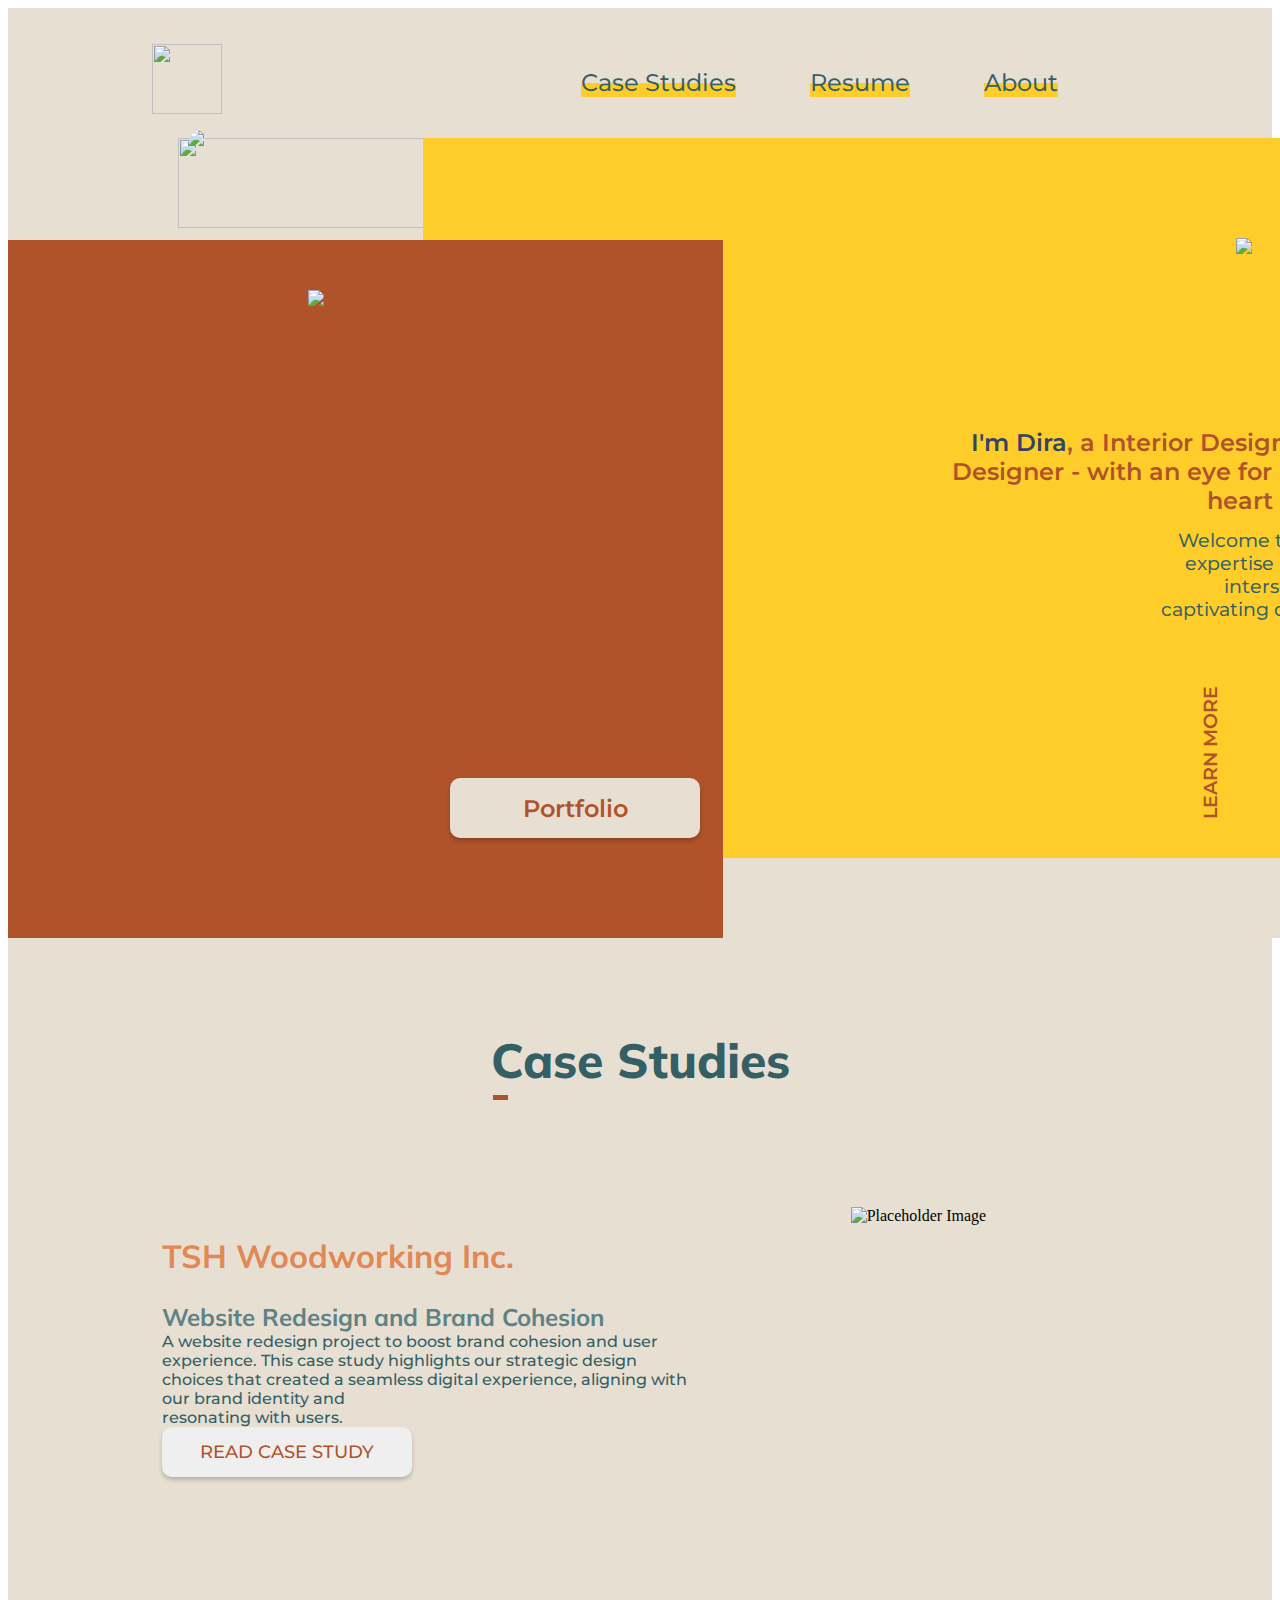
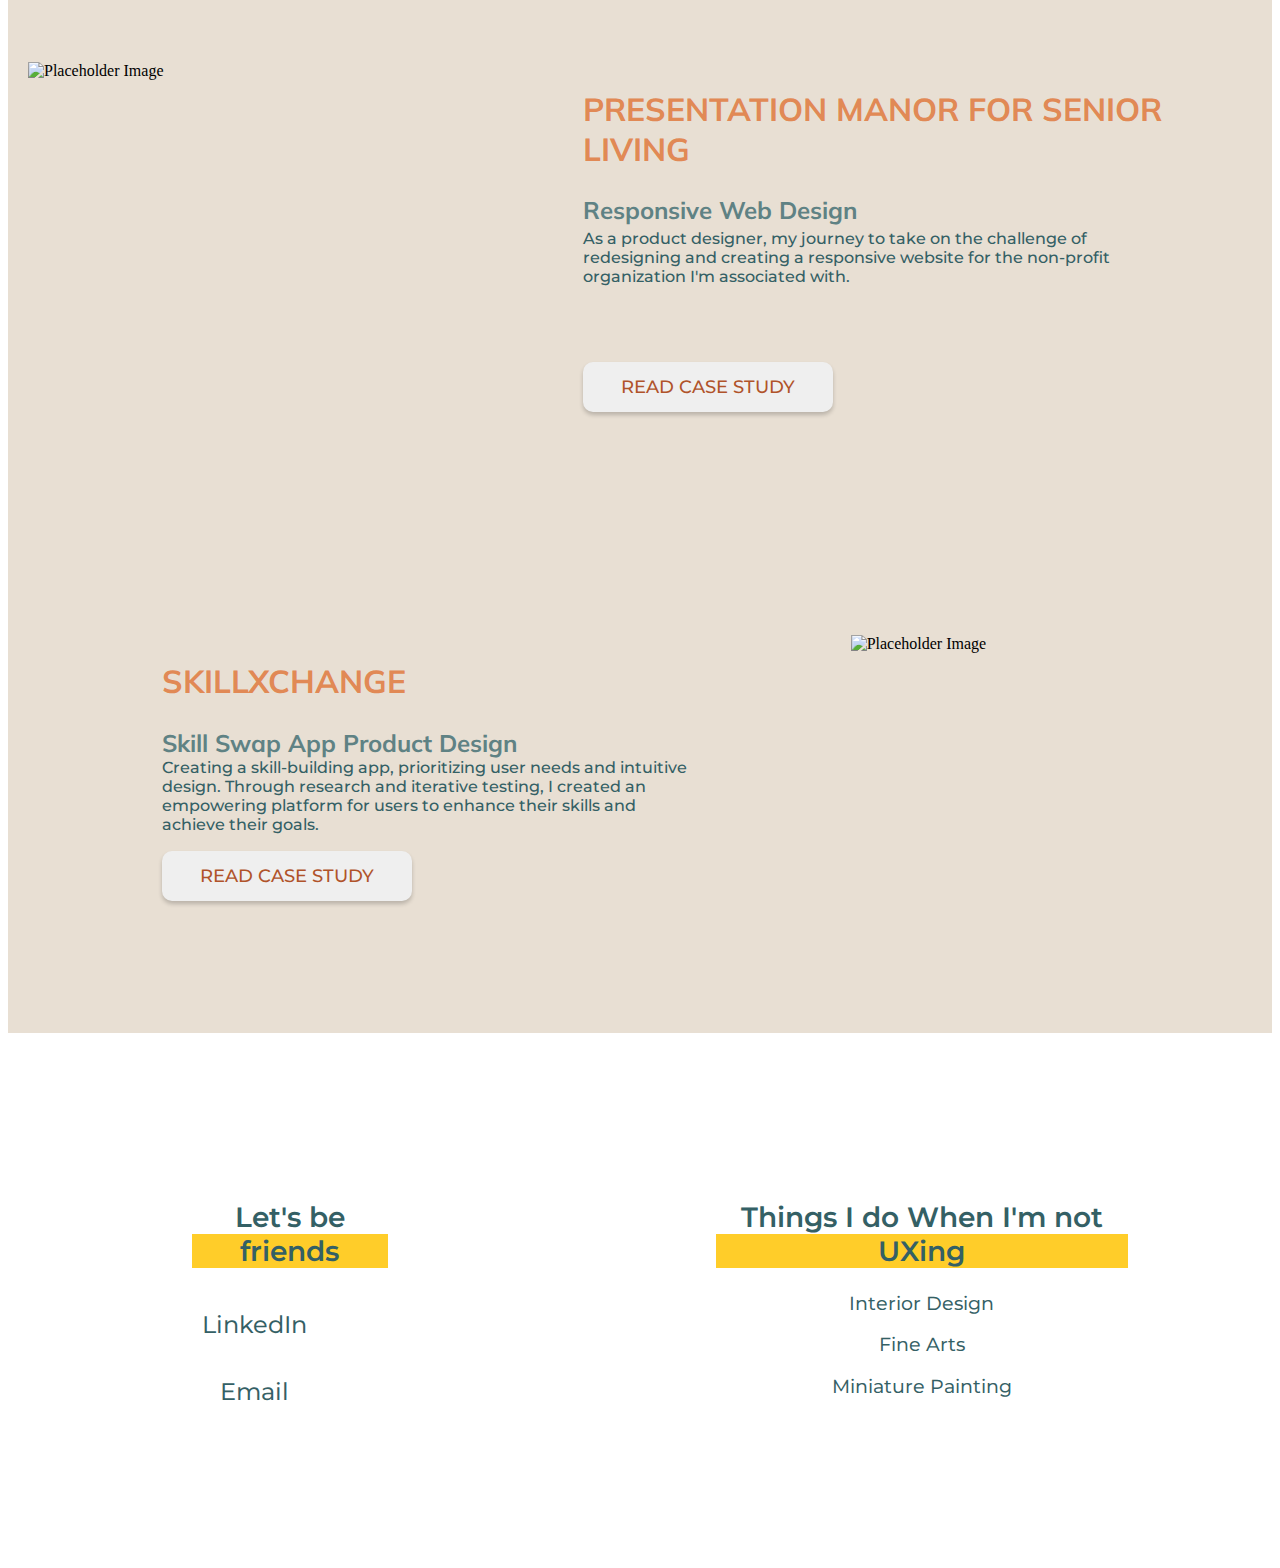
==== index.html @ 1b86aed7 "add grids on case study page" ====
<!DOCTYPE html>
<html lang="en">
<head>
  <meta charset="UTF-8">
  <meta name="viewport" content="width=device-width, initial-scale=1.0">
  <title>Dira's Portfolio</title>
  <title>Portfolio Website about page </title>
  <link rel="stylesheet" type="text/css" href="css/style.css">
  <link rel="stylesheet" type="text/css" href="css/about.css">
  <link rel="preconnect" href="https://fonts.googleapis.com">
  <link rel="preconnect" href="https://fonts.gstatic.com" crossorigin>
  <link href="https://fonts.googleapis.com/css2?family=Montserrat:ital,wght@0,100..900;1,100..900&display=swap"
        rel="stylesheet">

  <!-- Monsterat -->
  <link rel="preconnect" href="https://fonts.googleapis.com">
  <link rel="preconnect" href="https://fonts.gstatic.com" crossorigin>
  <link href="https://fonts.googleapis.com/css2?family=Montserrat:ital,wght@0,100..900;1,100..900&display=swap"
        rel="stylesheet">
  <!--------------->

  <!-- Prompt Font -->
  <link rel="preconnect" href="https://fonts.googleapis.com">
  <link rel="preconnect" href="https://fonts.gstatic.com" crossorigin>
  <link
    href="https://fonts.googleapis.com/css2?family=Montserrat:ital,wght@0,100..900;1,100..900&family=Prompt:ital,wght@0,100;0,200;0,300;0,400;0,500;0,600;0,700;0,800;0,900;1,100;1,200;1,300;1,400;1,500;1,600;1,700;1,800;1,900&display=swap"
    rel="stylesheet">
  <!--------------->


  <!-- Mulish fornt -->
  <link rel="preconnect" href="https://fonts.googleapis.com">
  <link rel="preconnect" href="https://fonts.gstatic.com" crossorigin>
  <link
    href="https://fonts.googleapis.com/css2?family=Montserrat:ital,wght@0,100..900;1,100..900&family=Mulish:ital,wght@0,200..1000;1,200..1000&family=Prompt:ital,wght@0,100;0,200;0,300;0,400;0,500;0,600;0,700;0,800;0,900;1,100;1,200;1,300;1,400;1,500;1,600;1,700;1,800;1,900&display=swap"
    rel="stylesheet">
  <!--------------->
</head>
<body>
<!-- <a href="about.html">ABOUT ME </a>    -->
<div class="Navbar">

  <a href="index.html"> <img src="image/Logo.png" width="70" height="70"
                             style="position: relative;left: 144px;top: 36px;"></a>
  <div class="nav montserrat-secondary-font">
    <a href="case_study_1.html"> <span class="txt-highlight">Case Studies</span></a>
    <!--apply Span for the extra highlight and class for the font size variation-->
    <a href="#Resume"><span class="txt-highlight"> Resume</span></a>
    <a href="about.html">
      <span class="txt-highlight">About</span> </a>
  </div>
</div>
<!--Hero Section-->
<div class=" HeroContainer">
  <div class="HeroSection"><img src="image/Design Element 2.png" width="280px" height="90px"
                                style="position: relative; left: 170px;"></div>
  <div class="DesignElement"></div>
  <button style="position: relative;
            z-index: 4;
            left: 42%;
            bottom: 160px;
            width: 250px;
            height: 60px;
            font-size: x-large;
            font-family: 'Montserrat';
            border: none;
            border-radius: 10px;
            color: #B0532A;
            font-weight: 600;
            background-color: #E8DFD3;
            box-shadow: 0px 3px 4px rgba(0,0,0,0.2); left: 35%;"> Portfolio
  </button>
  <div class="myPictureArea">
    <div><img src="image/Design Element.png" style="position:relative;left: 300px; top: 50px;"></div>
    <div><img src="image/1000004861.JPEG" style="height: auto;
                    width: 360px;
                    object-fit: fill;
                    position: relative;
                    left: 180px;
                    top: -130px;
                    border-radius: 150px 10px 0 0;"></div>
  </div>
  <div class="myDescriptionArea">
    <img src="image/Hello Element.png"
         style="float:right; position: relative; margin-right:144px; top: 100px;">
    <h2 class="montserrat-secondary-font"
        style="float: right; position:relative; left: 245px; top: 270px; text-align: right; color: #B0532A ;">
      <span style="color:#344265;">I'm Dira</span>, a Interior Designer turned UI/UX
      <br>Designer - with an eye for aesthetics and a
      <br> heart for functionality.
    </h2>
    <h3 class="montserrat-secondary-font"
        style="float: right; font-weight: 450; position: relative; left: 245px; top: 245px; text-align: right; color: #346065 ;">
      Welcome to my UX/UI design journey where my
      <br>expertise in creating immersive physical spaces
      <br>intersects
      with my commitment to crafting
      <br>captivating digital experiences. I hope you enjoy it
      <br>as much as I do.
    </h3>
    <button class="popup-btn montserrat-secondary-font" style="font-size: larger;">LEARN MORE</button>
    <img src="image/Arrow.png" style=" float: right;
            position: relative;
            left: 685px;
            top: 550px;
            height: 98px;">

  </div>
</div>

<div style="background: #E8DFD3; display: flex; justify-content: center; padding-top: 60px; padding-bottom: 60px">
  <h1 style="color: #346065;
font-family: Mulish;
font-size: 48px;
font-style: normal;
font-weight: 800;
line-height: normal;"
      class="underlineHeading">
    Case Studies</h1>
</div>

<!-- Case studies Section-->
<!-- TSH Woodwork-->
<div class="projectsContainer">
  <div class="projectContainer_content">
    <div class="item-heading"><h2>TSH Woodworking Inc.</h2></div>
    <div class="item-sub-heading"><h3>Website Redesign and Brand Cohesion</h3></div>
    <div class="item-intro">
      <p> A website redesign project to boost brand cohesion and user experience. This case study highlights our
        strategic design choices that created a seamless digital experience, aligning with our brand identity and <br>
        resonating with users.</p>
    </div>
    <div class="item-button">
      <button> READ CASE STUDY</button>
    </div>
  </div>
  <div class="projectsContainer_im">
    <img src="./image/tsh woodworking Case Study.png" alt="Placeholder Image">
  </div>
</div>

<!-- Presentation Manor -->
<div class="projectsContainer_left">
  <div class="projectsContainer_im">
    <img src="./image/Presentation%20Manor.png" alt="Placeholder Image">
  </div>
  <div class="projectContainer_content">
    <div class="item-heading"><h2>PRESENTATION MANOR FOR SENIOR LIVING</h2></div>
    <div class="item-sub-heading"><h3>Responsive Web Design</h3></div>
    <div class="item-intro">
      <p class="montserrat-secondary-font">As a product designer, my journey to take on the challenge of redesigning and
        creating a responsive website for the non-profit organization I'm associated with.</p>
    </div>
    <div class="item-button">
      <button> READ CASE STUDY</button>
    </div>
  </div>
</div>


<!-- SKILL XCHANGE -->
<div class="projectsContainer">
  <div class="projectContainer_content">
    <div class="item-heading"><h2>SKILLXCHANGE</h2></div>
    <div class="item-sub-heading"><h3>Skill Swap App Product Design</h3></div>
    <div class="item-intro">
      <p class="montserrat-secondary-font">Creating a skill-building app, prioritizing user needs and intuitive design.
        Through research and iterative testing, I created an empowering platform for users to enhance their skills and
        achieve their goals.</p>
    </div>
    <div class="item-button">
      <button> READ CASE STUDY</button>
    </div>
  </div>
  <div class="projectsContainer_im">
    <img src="./image/SkillXchange_case study_image.png" alt="Placeholder Image">
  </div>
</div>


</body>

<footer>
  <div class="footerProperties montserrat-secondary-font">
    <ul>
      <li><h2 class="txt-highlight footerPropHeadingText">Let's be friends</h2></li>
      <div class="footerFlexValues">
        <li><h3 style="font-weight: 450;"><a href="https://www.linkedin.com/in/dira1712/">LinkedIn</a></h3></li>
        <li><h3 style="font-weight: 450;"><a href="mailto:dira.artist@gmail.com">Email</a></h3></li>
      </div>
    </ul>
    <ul>
      <li><h2 class="txt-highlight footerPropHeadingText">Things I do When I'm not UXing</h2></li>
      <li><h3 style="font-weight: 450;">Interior Design</h3></li>
      <li><h3 style="font-weight: 450;">Fine Arts</h3></li>
      <li><h3 style="font-weight: 450;">Miniature Painting</h3></li>
    </ul>
  </div>
</footer>
</html>
---- css/style.css ----
.montserrat-secondary-font {
    font-family: "Montserrat", sans-serif;
    font-optical-sizing: auto;
    font-weight: 600;
    font-style: normal;
}

.Navbar {
    background-color: #E8DFD3;
    height: 130px;
}

.nav {
    position: relative;
    float: right;
    right: 144px;
    top: 60px;
}

.HeroContainer {
    position: relative;
    background-color: #E8DFD3;
    height: 800px;
}

.HeroSection {
    position: relative;
    background-color: #E8DFD3;
    height: 800px;
    width: 1424px;
}

.myDescriptionArea {
    position: absolute;
    height: 90%;
    width: 77%;
    background-color: #FFCD29;
    left: 415px;
    top: 0px;
    margin-right: 0px;

}

.myPictureArea {
    position: absolute;
    height: 698px;
    width: 715px;
    background-color: #B0532A;
    top: 102px;
    z-index: 1;
}

.popup-btn {
    position: absolute;
    width: 10em;
    height: 7em;
    right: 90px;
    top: 76%;
    background-color: #FFCD29;
    transform: rotate(-90deg);
    border: none;
    color: #B0532A;
}

.about-me-heading {
    display: inline-block;
    padding-bottom: 5px;
    position: relative;
  }
  .about-me-heading:before{
      content: "";
      position: absolute;
      width: 10%;
      height: 1px;
      bottom: -5px;
      left: 1%;
      border-bottom: 5px solid #B0532A;
  }

a {
    text-decoration: none;
    color: #346065;
    margin-right: 70px;
    font-weight: 450;
    font-size: x-large;
}

.txt-highlight {
    background: linear-gradient(to top, #FFCD29 50%, transparent 50%);
}

.projectsContainer {
    display: grid;
    grid-template-columns: 2fr 1fr;
    grid-template-rows: 1fr;
    gap: 20px;
    padding: 20px 20px 120px 20px;
    background: #E8DFD3;
}

.projectsContainer_left {
    display: grid;
    grid-template-columns: 1fr 2fr;
    grid-template-rows: 1fr;
    gap: 20px;
    background: #E8DFD3;
    padding: 20px 20px 120px 20px;
}

.projectContainer_content {
    display: grid;
    grid-template-rows: 1fr .25fr 1fr 1fr;
    grid-template-columns: 1fr 1fr 1fr 1fr 1fr 1fr;
}

.item-heading {
    grid-column-start: 2;
    grid-column-end: 7;
    justify-self: start;
    align-self: end;
}

.item-heading h2 {
    font-family: Mulish;
    color: rgba(224, 125, 68, 0.90);
    font-size: 32px;
    font-style: normal;
    font-weight: 700;
    line-height: normal;
}

.item-sub-heading {
    grid-column-start: 2;
    grid-column-end: 6;
    justify-self: start;
    align-self: start;
    margin: 0;
}

.item-sub-heading  h3 {
    color: #5F8284;
    font-family: Mulish;
    font-size: 24px;
    font-style: normal;
    font-weight: 700;
    line-height: normal;
    margin: 0;
}

.item-intro {
    grid-column-start: 2;
    grid-column-end: 6;
    justify-self: start;
    align-self: start;
}

.item-intro p {
    color: #346065;
    font-family: "Montserrat", sans-serif;
    font-size: 16px;
    font-style: normal;
    font-weight: 500;
    line-height: normal;
    margin: 0;
}

.item-button {
    grid-column-start: 2;
    grid-column-end: 6;
    justify-self: start;
    align-self: start;
}

.item-button button {
    width: 250px;
    height: 50px;
    font-size: large;
    font-family: "Montserrat", sans-serif;
    font-weight: 500;
    border: none;
    border-radius: 10px;
    color: #B0532A;
    box-shadow: 0 3px 4px rgba(0, 0, 0, 0.2);
}

.projectsContainer_im img {
    width: 100%;
    height: 100%;
    object-fit: cover; /* Ensures image covers the container */
    object-position: center;
}
---- css/about.css ----
/*Navbar*/

.Navbar {
    background-color: #E8DFD3;
    height: 130px;
}

.nav {
    position: relative;
    float: right;
    right: 144px;
    top: 60px;
}

.logo-properties {
    position: relative;
    left: 144px;
    top: 36px;
}

/* Hero section */

.dotDesign2 {
    position: relative;
    left: 170px;
}

.montserrat-secondary-font {
    font-family: "Montserrat", sans-serif;
    font-optical-sizing: auto;
    font-weight: 600;
    font-style: normal;
}

.btnProperties {
    width: 250px;
    height: 60px;
    font-size: x-large;
    font-family: "Montserrat", sans-serif;
    border: none;
    border-radius: 10px;
    color: #B0532A;
    font-weight: 600;
    background-color: #E8DFD3;
    box-shadow: 0 3px 4px rgba(0, 0, 0, 0.2);
    left: 35%;
}

.dotDesign1 {
    position: relative;
    left: 300px;
    top: 50px;
}

.HeroContainer {
    position: relative;
    background-color: #E8DFD3;
    height: 800px;
    max-width: 100%;
}

.HeroSection {
    position: relative;
    background-color: #E8DFD3;
    height: 800px;
    width: 1424px;
}

.dpProperties {
    height: auto;
    width: 360px;
    object-fit: fill;
    position: relative;
    left: 180px;
    top: -130px;
    border-radius: 150px 10px 0 0;
}

.helloElement {
    float: right;
    position: relative;
    margin-right: 144px;
    top: 100px;

}

.heroHeading {
    float: right;
    position: relative;
    left: 245px;
    top: 270px;
    text-align: right;
    color: #B0532A;
}

.myName {
    color: #344265;
}

.welcomeBlurb {
    float: right;
    font-weight: 450;
    position: relative;
    left: 245px;
    top: 245px;
    text-align: right;
    color: #346065;
}

.secondaryBtn {
    font-size: larger;
}

.secondaryBtnArrow {
    float: right;
    position: relative;
    left: 679px;
    top: 560px;
    height: 98px;
}

.myDescriptionArea {
    position: absolute;
    height: 90%;
    width: 77%;
    background-color: #FFCD29;
    left: 415px;
    top: 0px;
    margin-right: 0px;

}

.myPictureArea {
    position: absolute;
    height: 698px;
    width: 715px;
    background-color: #B0532A;
    top: 102px;
    z-index: 1;
}

.popup-btn {
    position: absolute;
    width: 10em;
    height: 7em;
    right: 90px;
    top: 76%;
    background-color: #FFCD29;
    transform: rotate(-90deg);
    border: none;
    color: #B0532A;
}

/*Skills and Experience*/

.subheading {
    font-weight: 450;
    /* margin: 144px; */
    color: #346065;
    font-size: larger;
    position: relative;
    flex-grow: 1;
    display: flex;
    flex-direction: column;
}

.knowMoreSection {
    background-color: #E8DFD3;
    display: flex;
    flex-direction: column;
}

.underlineHeading {
    display: inline-block;
    padding-bottom: 5px;
    position: relative;
}

.underlineHeading:before {
    content: "";
    position: absolute;
    width: 5%;
    height: 1px;
    bottom: -5px;
    left: 1%;
    border-bottom: 5px solid #B0532A;
}

a {
    text-decoration: none;
    color: #346065;
    margin-right: 70px;
    font-weight: 450;
    font-size: x-large;
}

.mySkills {
    justify-content: space-around;
    padding: 5em;
}

.flexContainer {
    display: flex;
    flex-wrap: wrap;
    margin-left: 144px;
    margin-right: 144px;
}

.column {
    flex: 1;
    color: #346065;
    min-width: 300px;
    box-sizing: border-box;
}

.footerProperties {
    position: relative;
    background-color: #fff;
    text-align: center;
    color: #346065;
    margin-top: -100px;
    bottom: -69px;
    width: 100%;
    display: flex;
    flex-direction: row;
    justify-content: center;
}

.footerProperties ul {
    list-style-type: none;
    float: left;
    margin: 144px;
}

.footerPropHeadingText {
    color: #346065;
    font-family: Montserrat;
    font-size: 28px;
    font-style: normal;
    font-weight: 600;
    line-height: normal;
}

.footerFlexValues {
    display: flex;
    flex-direction: column;
    justify-content: space-evenly;
}

.aboutHeadings{
    text-decoration: none;
    font-weight: 600;
    font-size: larger;
}

.aboutDetails{
    font-weight: 400;
}



@media (min-width: 601px) {
    .flexContainer {
        display: grid;
        grid-template-columns: 1fr 1fr;
        grid-template-rows: auto;
        gap: 20px;
    }

    .education {
        grid-column: 1 / 2;
        bottom: 20%;
    }

    .skills {
        grid-column: 1 / 2;
    }

    .experience {
        grid-column: 2 / 3;
    }

    .knowMore {
        margin: 144px;
    }
}

@media (max-width: 600px) {
    .flexContainer {
        flex-direction: column;
        margin-left: 5px;
        margin-right: 5px;
    }

    .skills, .experience, .education {
        order: 1;
    }

    .experience {
        order: 2;
    }

    .education {
        order: 3;
    }

    .knowMore {
        margin: 50px;
    }

    .footerProperties {
        flex-direction: column;
    }

    .footerProperties ul {
        margin: 5px;
    }

    .footerProperties li {
        /* display: inline-block; */
        margin-right: 10px;
    }

    .footerPropHeadingText {
        font-size: 16px;
    }

    .footerFlexValues {
        flex-direction: row;
    }

    .HeroSection {
        display: none;
    }

}
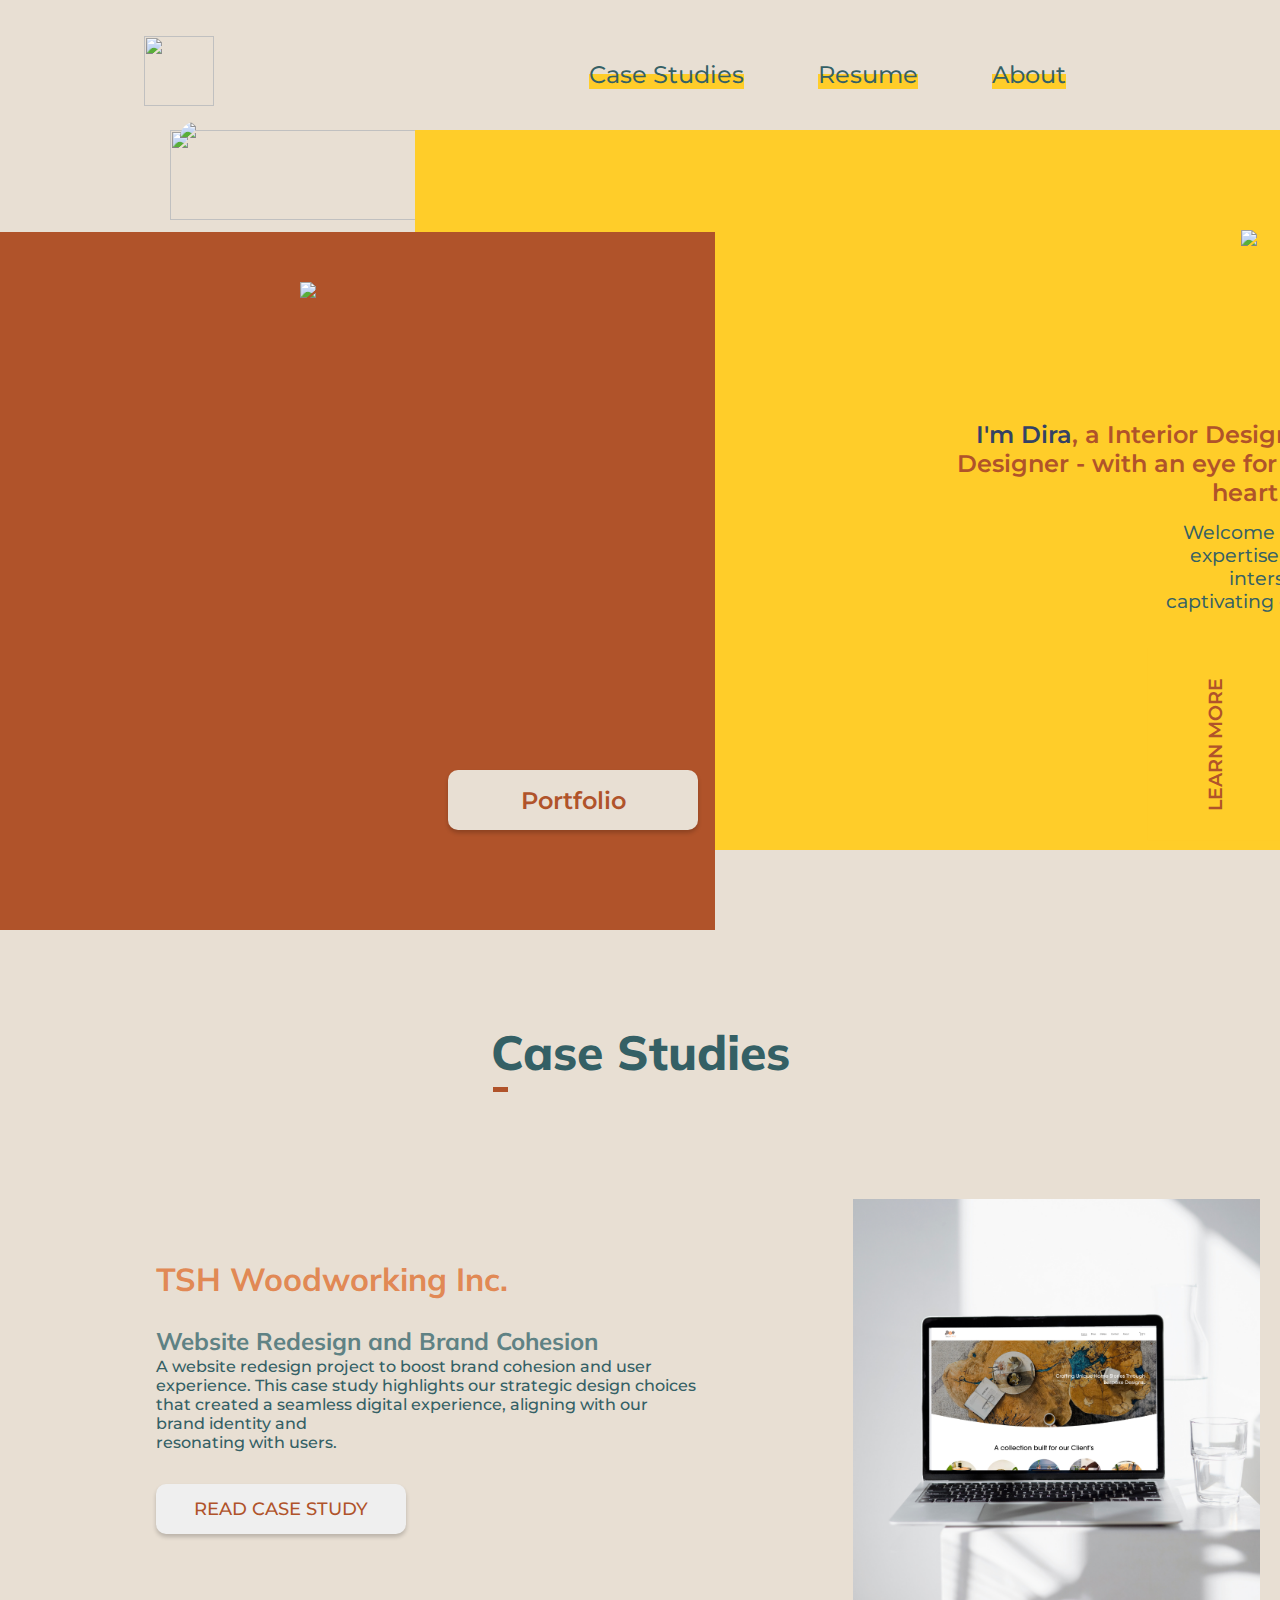
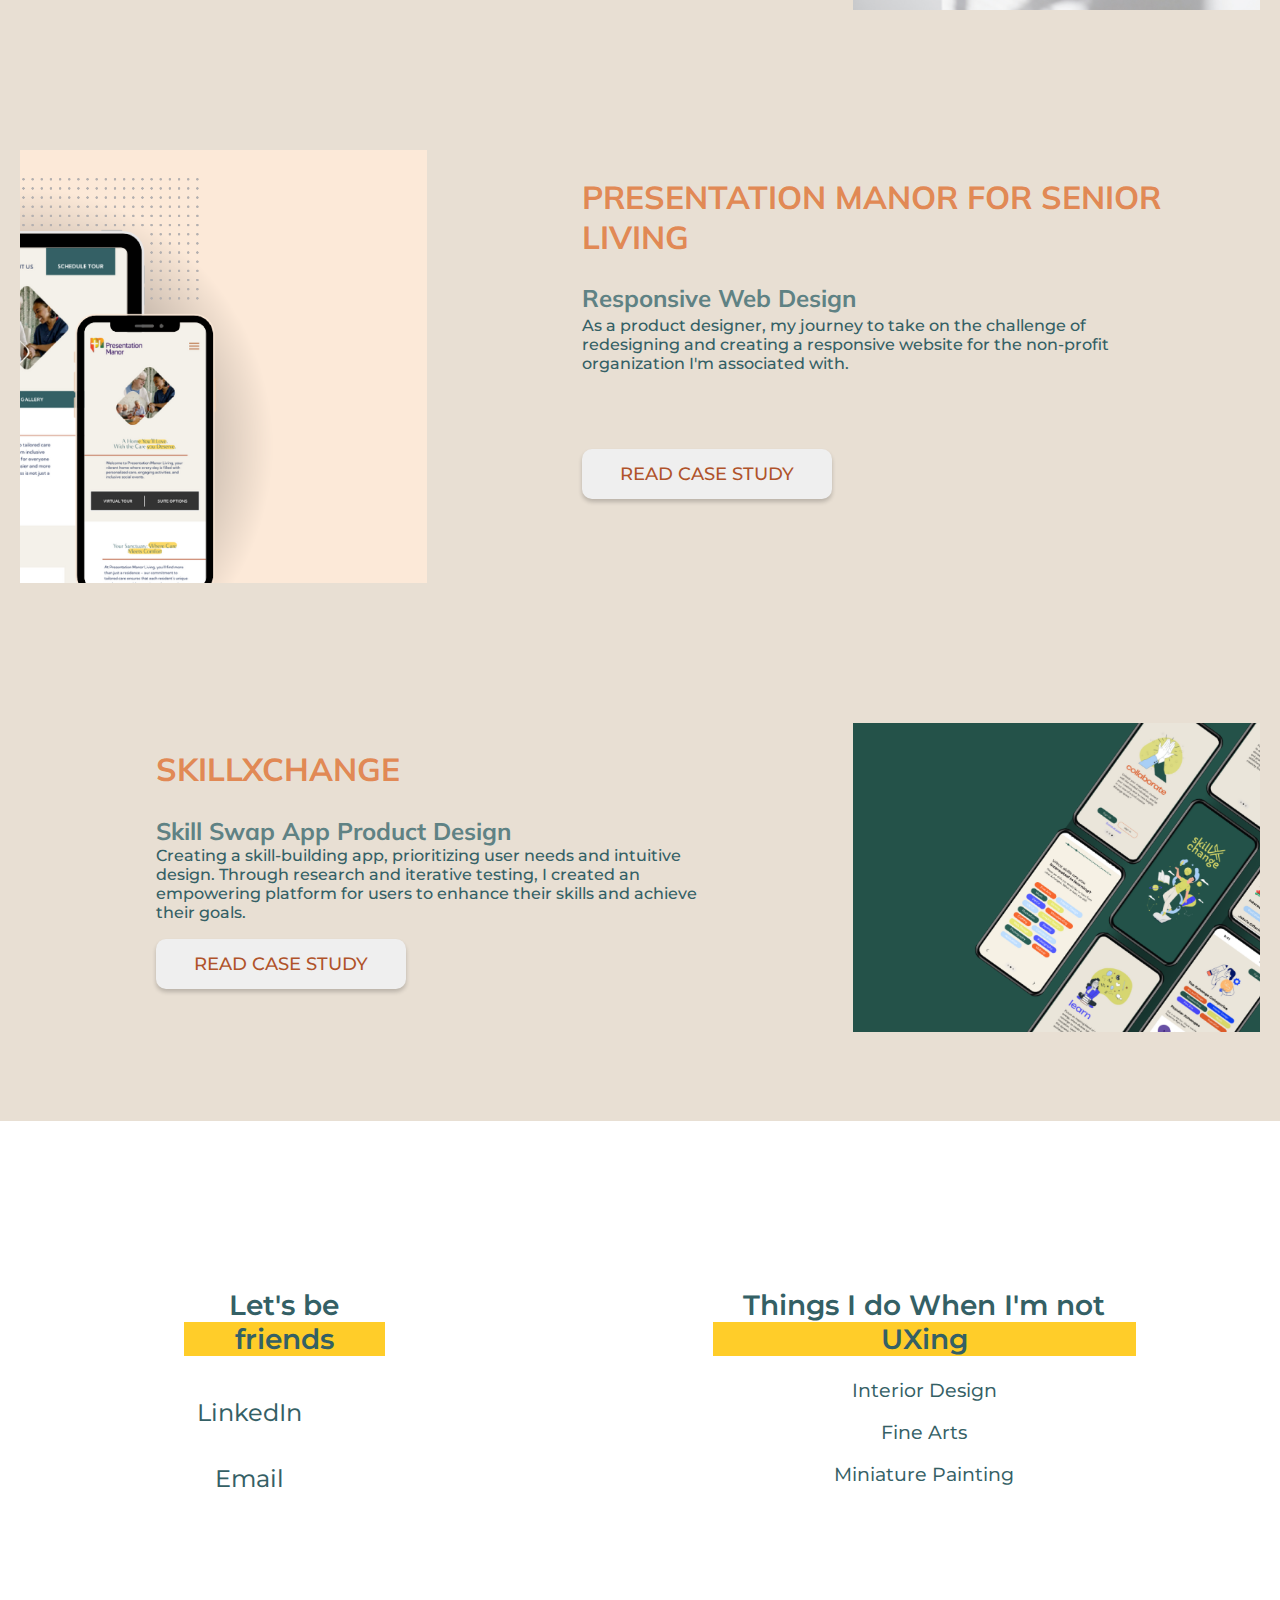
==== commit 601a914e: "add simple animation on button to shake" ====
--- a/index.html
+++ b/index.html
@@ -35,8 +35,11 @@
     href="https://fonts.googleapis.com/css2?family=Montserrat:ital,wght@0,100..900;1,100..900&family=Mulish:ital,wght@0,200..1000;1,200..1000&family=Prompt:ital,wght@0,100;0,200;0,300;0,400;0,500;0,600;0,700;0,800;0,900;1,100;1,200;1,300;1,400;1,500;1,600;1,700;1,800;1,900&display=swap"
     rel="stylesheet">
   <!--------------->
+  <script src="http://ajax.googleapis.com/ajax/libs/jquery/2.0.3/jquery.min.js"></script>
+  <script src="js/index.animation.js"></script>
 </head>
-<body>
+
+<body style="margin: 0; overflow-x: hidden;">
 <!-- <a href="about.html">ABOUT ME </a>    -->
 <div class="Navbar">
 
@@ -131,7 +134,7 @@
         resonating with users.</p>
     </div>
     <div class="item-button">
-      <button> READ CASE STUDY</button>
+      <button class="shake-btn"> READ CASE STUDY</button>
     </div>
   </div>
   <div class="projectsContainer_im">
@@ -152,7 +155,7 @@
         creating a responsive website for the non-profit organization I'm associated with.</p>
     </div>
     <div class="item-button">
-      <button> READ CASE STUDY</button>
+      <button class="shake-btn"> READ CASE STUDY</button>
     </div>
   </div>
 </div>
@@ -169,7 +172,7 @@
         achieve their goals.</p>
     </div>
     <div class="item-button">
-      <button> READ CASE STUDY</button>
+      <button class="shake-btn"> READ CASE STUDY</button>
     </div>
   </div>
   <div class="projectsContainer_im">
--- a/css/style.css
+++ b/css/style.css
@@ -192,3 +192,25 @@
     object-position: center;
 }
 
+
+.shake-btn {
+    border: none;
+    outline: none;
+    color: #fff;
+    padding: 10px 20px;
+    cursor: pointer;
+    border-radius: 5px;
+}
+
+.shake-animation {
+    animation: shake 0.5s;
+}
+
+@keyframes shake {
+    0% { transform: translateX(0); }
+    20% { transform: translateX(-10px); }
+    40% { transform: translateX(10px); }
+    60% { transform: translateX(-10px); }
+    80% { transform: translateX(10px); }
+    100% { transform: translateX(0); }
+}
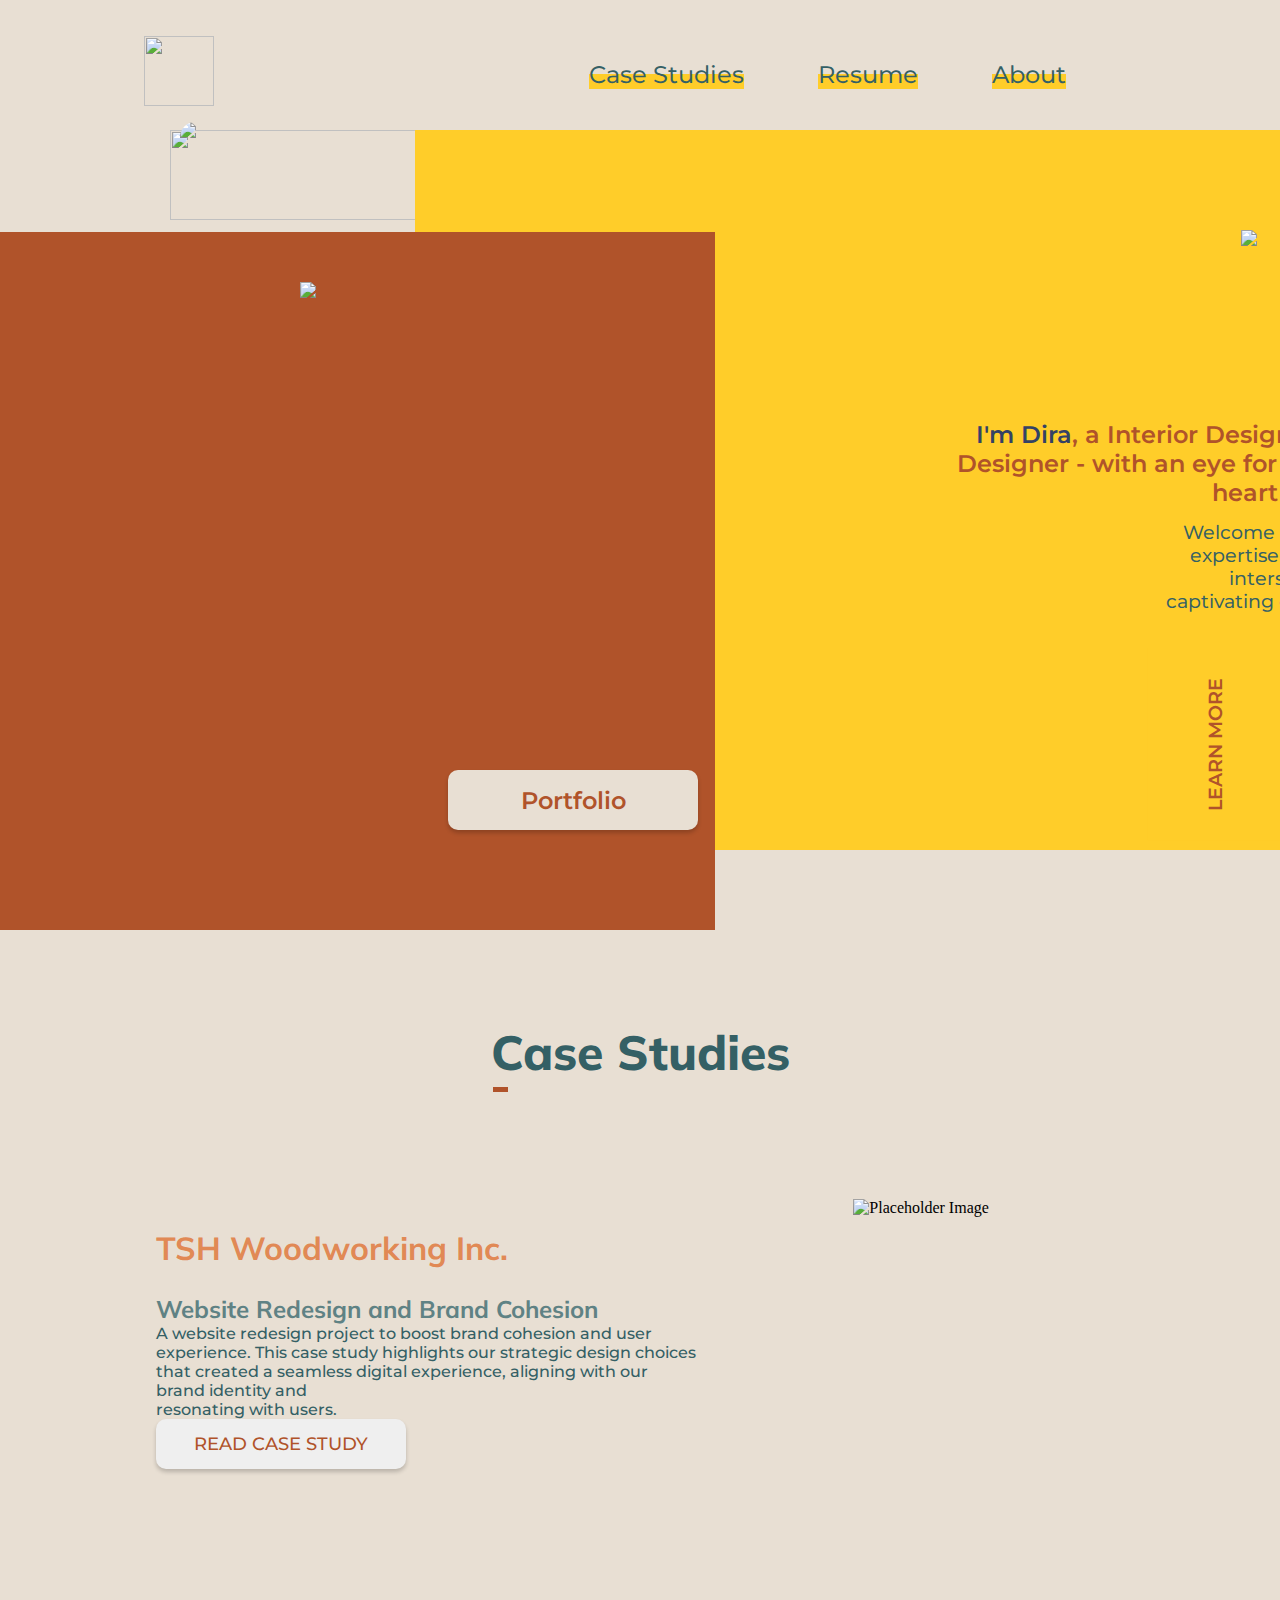
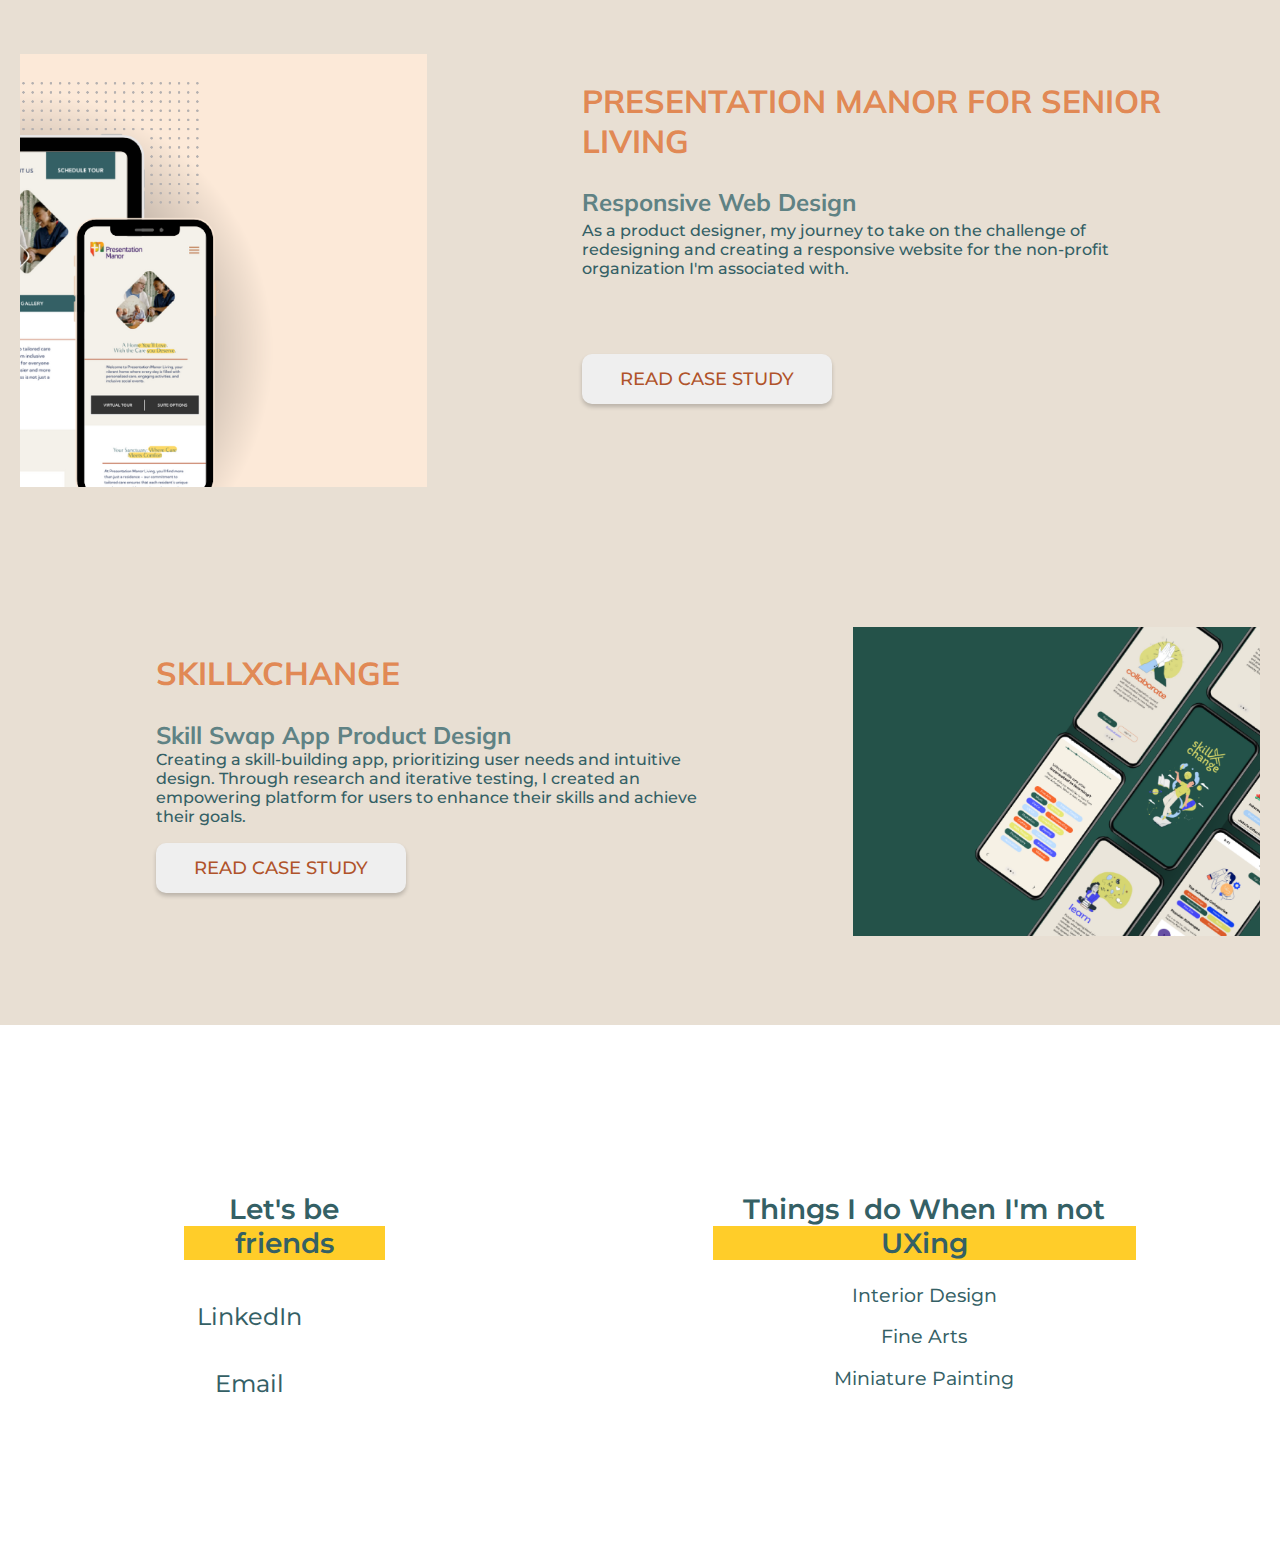
==== commit 17a598ae: "add simple animation on button to shake" ====
--- a/index.html
+++ b/index.html
@@ -138,7 +138,7 @@
     </div>
   </div>
   <div class="projectsContainer_im">
-    <img src="./image/tsh woodworking Case Study.png" alt="Placeholder Image">
+    <img src="./image/TSH_woodowrking_case%20Study_Image.png" alt="Placeholder Image">
   </div>
 </div>
 
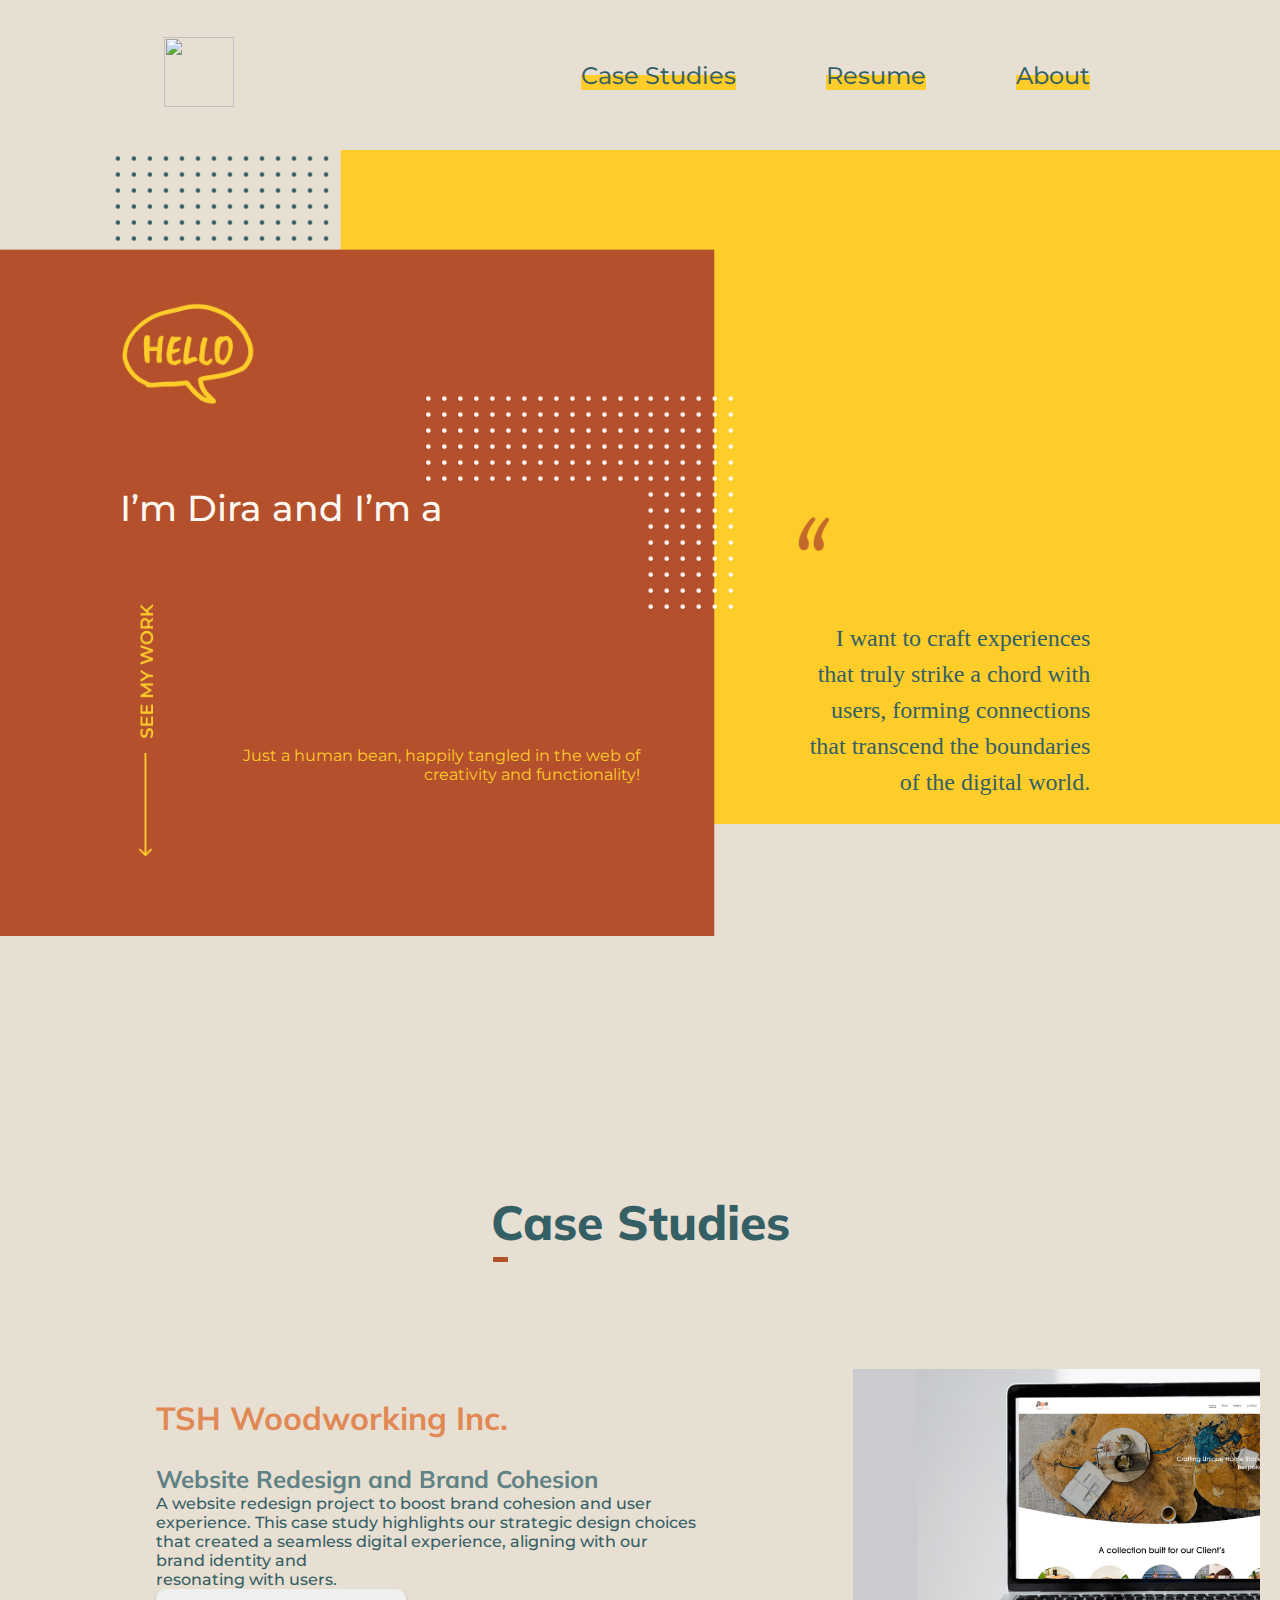
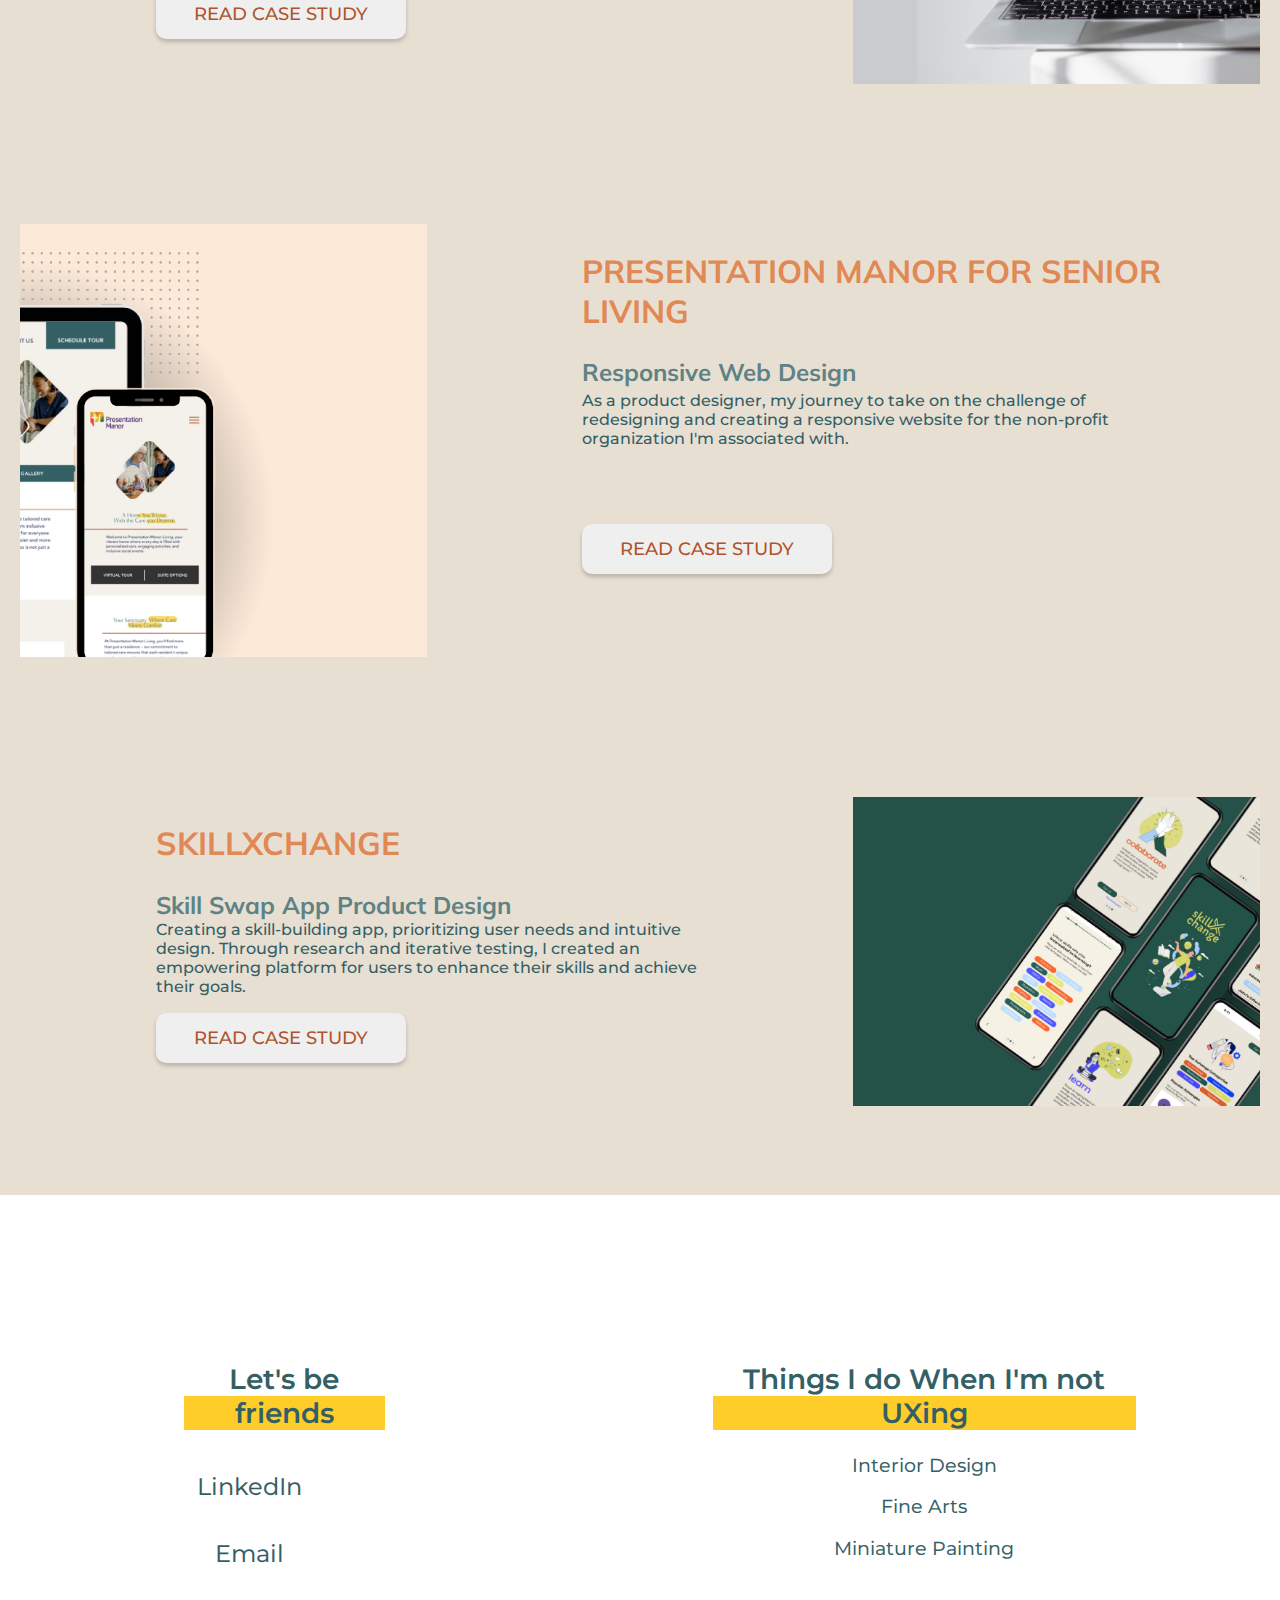
==== commit c9c6e855: "update the index page" ====
--- a/index.html
+++ b/index.html
@@ -1,203 +1,179 @@
 <!DOCTYPE html>
 <html lang="en">
 <head>
-  <meta charset="UTF-8">
-  <meta name="viewport" content="width=device-width, initial-scale=1.0">
-  <title>Dira's Portfolio</title>
-  <title>Portfolio Website about page </title>
-  <link rel="stylesheet" type="text/css" href="css/style.css">
-  <link rel="stylesheet" type="text/css" href="css/about.css">
-  <link rel="preconnect" href="https://fonts.googleapis.com">
-  <link rel="preconnect" href="https://fonts.gstatic.com" crossorigin>
-  <link href="https://fonts.googleapis.com/css2?family=Montserrat:ital,wght@0,100..900;1,100..900&display=swap"
-        rel="stylesheet">
+    <meta charset="UTF-8">
+    <meta name="viewport" content="width=device-width, initial-scale=1.0">
+    <title>Dira's Portfolio</title>
+    <title>Portfolio Website about page </title>
+    <link rel="stylesheet" type="text/css" href="css/style.css">
+    <link rel="stylesheet" type="text/css" href="css/about.css">
+    <link rel="preconnect" href="https://fonts.googleapis.com">
+    <link rel="preconnect" href="https://fonts.gstatic.com" crossorigin>
+    <link href="https://fonts.googleapis.com/css2?family=Montserrat:ital,wght@0,100..900;1,100..900&display=swap"
+          rel="stylesheet">
 
-  <!-- Monsterat -->
-  <link rel="preconnect" href="https://fonts.googleapis.com">
-  <link rel="preconnect" href="https://fonts.gstatic.com" crossorigin>
-  <link href="https://fonts.googleapis.com/css2?family=Montserrat:ital,wght@0,100..900;1,100..900&display=swap"
-        rel="stylesheet">
-  <!--------------->
+    <!-- Monsterat -->
+    <link rel="preconnect" href="https://fonts.googleapis.com">
+    <link rel="preconnect" href="https://fonts.gstatic.com" crossorigin>
+    <link href="https://fonts.googleapis.com/css2?family=Montserrat:ital,wght@0,100..900;1,100..900&display=swap"
+          rel="stylesheet">
+    <!--------------->
 
-  <!-- Prompt Font -->
-  <link rel="preconnect" href="https://fonts.googleapis.com">
-  <link rel="preconnect" href="https://fonts.gstatic.com" crossorigin>
-  <link
-    href="https://fonts.googleapis.com/css2?family=Montserrat:ital,wght@0,100..900;1,100..900&family=Prompt:ital,wght@0,100;0,200;0,300;0,400;0,500;0,600;0,700;0,800;0,900;1,100;1,200;1,300;1,400;1,500;1,600;1,700;1,800;1,900&display=swap"
-    rel="stylesheet">
-  <!--------------->
+    <!-- Prompt Font -->
+    <link rel="preconnect" href="https://fonts.googleapis.com">
+    <link rel="preconnect" href="https://fonts.gstatic.com" crossorigin>
+    <link
+            href="https://fonts.googleapis.com/css2?family=Montserrat:ital,wght@0,100..900;1,100..900&family=Prompt:ital,wght@0,100;0,200;0,300;0,400;0,500;0,600;0,700;0,800;0,900;1,100;1,200;1,300;1,400;1,500;1,600;1,700;1,800;1,900&display=swap"
+            rel="stylesheet">
+    <!--------------->
 
 
-  <!-- Mulish fornt -->
-  <link rel="preconnect" href="https://fonts.googleapis.com">
-  <link rel="preconnect" href="https://fonts.gstatic.com" crossorigin>
-  <link
-    href="https://fonts.googleapis.com/css2?family=Montserrat:ital,wght@0,100..900;1,100..900&family=Mulish:ital,wght@0,200..1000;1,200..1000&family=Prompt:ital,wght@0,100;0,200;0,300;0,400;0,500;0,600;0,700;0,800;0,900;1,100;1,200;1,300;1,400;1,500;1,600;1,700;1,800;1,900&display=swap"
-    rel="stylesheet">
-  <!--------------->
-  <script src="http://ajax.googleapis.com/ajax/libs/jquery/2.0.3/jquery.min.js"></script>
-  <script src="js/index.animation.js"></script>
+    <!-- Mulish fornt -->
+    <link rel="preconnect" href="https://fonts.googleapis.com">
+    <link rel="preconnect" href="https://fonts.gstatic.com" crossorigin>
+    <link
+            href="https://fonts.googleapis.com/css2?family=Montserrat:ital,wght@0,100..900;1,100..900&family=Mulish:ital,wght@0,200..1000;1,200..1000&family=Prompt:ital,wght@0,100;0,200;0,300;0,400;0,500;0,600;0,700;0,800;0,900;1,100;1,200;1,300;1,400;1,500;1,600;1,700;1,800;1,900&display=swap"
+            rel="stylesheet">
+    <!--------------->
+    <script src="https://ajax.googleapis.com/ajax/libs/jquery/2.0.3/jquery.min.js"></script>
+    <script src="js/index.animation.js"></script>
 </head>
 
 <body style="margin: 0; overflow-x: hidden;">
-<!-- <a href="about.html">ABOUT ME </a>    -->
-<div class="Navbar">
 
-  <a href="index.html"> <img src="image/Logo.png" width="70" height="70"
-                             style="position: relative;left: 144px;top: 36px;"></a>
-  <div class="nav montserrat-secondary-font">
-    <a href="case_study_1.html"> <span class="txt-highlight">Case Studies</span></a>
-    <!--apply Span for the extra highlight and class for the font size variation-->
-    <a href="#Resume"><span class="txt-highlight"> Resume</span></a>
-    <a href="about.html">
-      <span class="txt-highlight">About</span> </a>
-  </div>
-</div>
+<nav>
+    <div>
+        <a href="index.html"><img class="logo_img" src="image/Logo.png"></a>
+    </div>
+    <ul class="nav-links montserrat-secondary-font">
+        <li><a href="#case-studies" class="nav-link" id="home-link"><span class="txt-highlight">Case Studies</span></a>
+        </li>
+        <li><a href="#Resume" class="nav-link" id="about-link"><span class="txt-highlight">Resume</span></a></li>
+        <li><a href="about.html" class="nav-link" id="contact-link"><span class="txt-highlight">About</span></a></li>
+    </ul>
+</nav>
+
+
 <!--Hero Section-->
-<div class=" HeroContainer">
-  <div class="HeroSection"><img src="image/Design Element 2.png" width="280px" height="90px"
-                                style="position: relative; left: 170px;"></div>
-  <div class="DesignElement"></div>
-  <button style="position: relative;
-            z-index: 4;
-            left: 42%;
-            bottom: 160px;
-            width: 250px;
-            height: 60px;
-            font-size: x-large;
-            font-family: 'Montserrat';
-            border: none;
-            border-radius: 10px;
-            color: #B0532A;
-            font-weight: 600;
-            background-color: #E8DFD3;
-            box-shadow: 0px 3px 4px rgba(0,0,0,0.2); left: 35%;"> Portfolio
-  </button>
-  <div class="myPictureArea">
-    <div><img src="image/Design Element.png" style="position:relative;left: 300px; top: 50px;"></div>
-    <div><img src="image/1000004861.JPEG" style="height: auto;
-                    width: 360px;
-                    object-fit: fill;
-                    position: relative;
-                    left: 180px;
-                    top: -130px;
-                    border-radius: 150px 10px 0 0;"></div>
-  </div>
-  <div class="myDescriptionArea">
-    <img src="image/Hello Element.png"
-         style="float:right; position: relative; margin-right:144px; top: 100px;">
-    <h2 class="montserrat-secondary-font"
-        style="float: right; position:relative; left: 245px; top: 270px; text-align: right; color: #B0532A ;">
-      <span style="color:#344265;">I'm Dira</span>, a Interior Designer turned UI/UX
-      <br>Designer - with an eye for aesthetics and a
-      <br> heart for functionality.
-    </h2>
-    <h3 class="montserrat-secondary-font"
-        style="float: right; font-weight: 450; position: relative; left: 245px; top: 245px; text-align: right; color: #346065 ;">
-      Welcome to my UX/UI design journey where my
-      <br>expertise in creating immersive physical spaces
-      <br>intersects
-      with my commitment to crafting
-      <br>captivating digital experiences. I hope you enjoy it
-      <br>as much as I do.
-    </h3>
-    <button class="popup-btn montserrat-secondary-font" style="font-size: larger;">LEARN MORE</button>
-    <img src="image/Arrow.png" style=" float: right;
-            position: relative;
-            left: 685px;
-            top: 550px;
-            height: 98px;">
 
-  </div>
+<div class="heroContainer"
+     style="background: url('image/Group 3.png') no-repeat; background-size: contain; background-color: #E8DFD3">
+    <div class="heroContainer_name">
+        <p>I’m Dira and I’m a</p>
+    </div>
+    <div id="hero-text" class="heroContainer_role">
+        <h2 class="show"></h2>
+    </div>
+    <div class="heroContainer_about">
+        <p>Just a human bean, happily tangled in the web of <br>
+            creativity and functionality! </p>
+    </div>
+    <div class="heroContainer_quote">
+        <p>I want to craft experiences <br>
+            that truly strike a chord with <br>
+            users, forming connections <br>
+            that transcend the boundaries <br>
+            of the digital world.</p>
+    </div>
 </div>
 
 <div style="background: #E8DFD3; display: flex; justify-content: center; padding-top: 60px; padding-bottom: 60px">
-  <h1 style="color: #346065;
+    <h1 style="color: #346065;
 font-family: Mulish;
 font-size: 48px;
 font-style: normal;
 font-weight: 800;
 line-height: normal;"
-      class="underlineHeading">
-    Case Studies</h1>
+        class="underlineHeading">
+        Case Studies</h1>
 </div>
 
 <!-- Case studies Section-->
-<!-- TSH Woodwork-->
-<div class="projectsContainer">
-  <div class="projectContainer_content">
-    <div class="item-heading"><h2>TSH Woodworking Inc.</h2></div>
-    <div class="item-sub-heading"><h3>Website Redesign and Brand Cohesion</h3></div>
-    <div class="item-intro">
-      <p> A website redesign project to boost brand cohesion and user experience. This case study highlights our
-        strategic design choices that created a seamless digital experience, aligning with our brand identity and <br>
-        resonating with users.</p>
+<div id="case-studies">
+    <!-- TSH Woodwork-->
+    <div class="projectsContainer">
+        <div class="projectContainer_content">
+            <div class="item-heading"><h2>TSH Woodworking Inc.</h2></div>
+            <div class="item-sub-heading"><h3>Website Redesign and Brand Cohesion</h3></div>
+            <div class="item-intro">
+                <p> A website redesign project to boost brand cohesion and user experience. This case study highlights
+                    our
+                    strategic design choices that created a seamless digital experience, aligning with our brand
+                    identity
+                    and <br>
+                    resonating with users.</p>
+            </div>
+            <div class="item-button">
+                <button class="shake-btn"> READ CASE STUDY</button>
+            </div>
+        </div>
+        <div class="projectsContainer_im">
+            <img src="./image/TSH_woodowrking_case%20Study_Image.png" alt="Placeholder Image">
+        </div>
     </div>
-    <div class="item-button">
-      <button class="shake-btn"> READ CASE STUDY</button>
+
+    <!-- Presentation Manor -->
+    <div class="projectsContainer_left">
+        <div class="projectsContainer_im">
+            <img src="./image/Presentation%20Manor.png" alt="Placeholder Image">
+        </div>
+        <div class="projectContainer_content">
+            <div class="item-heading"><h2>PRESENTATION MANOR FOR SENIOR LIVING</h2></div>
+            <div class="item-sub-heading"><h3>Responsive Web Design</h3></div>
+            <div class="item-intro">
+                <p class="montserrat-secondary-font">As a product designer, my journey to take on the challenge of
+                    redesigning and
+                    creating a responsive website for the non-profit organization I'm associated with.</p>
+            </div>
+            <div class="item-button">
+                <button class="shake-btn"> READ CASE STUDY</button>
+            </div>
+        </div>
     </div>
-  </div>
-  <div class="projectsContainer_im">
-    <img src="./image/TSH_woodowrking_case%20Study_Image.png" alt="Placeholder Image">
-  </div>
-</div>
 
-<!-- Presentation Manor -->
-<div class="projectsContainer_left">
-  <div class="projectsContainer_im">
-    <img src="./image/Presentation%20Manor.png" alt="Placeholder Image">
-  </div>
-  <div class="projectContainer_content">
-    <div class="item-heading"><h2>PRESENTATION MANOR FOR SENIOR LIVING</h2></div>
-    <div class="item-sub-heading"><h3>Responsive Web Design</h3></div>
-    <div class="item-intro">
-      <p class="montserrat-secondary-font">As a product designer, my journey to take on the challenge of redesigning and
-        creating a responsive website for the non-profit organization I'm associated with.</p>
+    <!-- SKILL XCHANGE -->
+    <div class="projectsContainer">
+        <div class="projectContainer_content">
+            <div class="item-heading"><h2>SKILLXCHANGE</h2></div>
+            <div class="item-sub-heading"><h3>Skill Swap App Product Design</h3></div>
+            <div class="item-intro">
+                <p class="montserrat-secondary-font">Creating a skill-building app, prioritizing user needs and
+                    intuitive
+                    design.
+                    Through research and iterative testing, I created an empowering platform for users to enhance their
+                    skills and
+                    achieve their goals.</p>
+            </div>
+            <div class="item-button">
+                <button class="shake-btn"> READ CASE STUDY</button>
+            </div>
+        </div>
+        <div class="projectsContainer_im">
+            <img src="./image/SkillXchange_case study_image.png" alt="Placeholder Image">
+        </div>
     </div>
-    <div class="item-button">
-      <button class="shake-btn"> READ CASE STUDY</button>
-    </div>
-  </div>
-</div>
-
-
-<!-- SKILL XCHANGE -->
-<div class="projectsContainer">
-  <div class="projectContainer_content">
-    <div class="item-heading"><h2>SKILLXCHANGE</h2></div>
-    <div class="item-sub-heading"><h3>Skill Swap App Product Design</h3></div>
-    <div class="item-intro">
-      <p class="montserrat-secondary-font">Creating a skill-building app, prioritizing user needs and intuitive design.
-        Through research and iterative testing, I created an empowering platform for users to enhance their skills and
-        achieve their goals.</p>
-    </div>
-    <div class="item-button">
-      <button class="shake-btn"> READ CASE STUDY</button>
-    </div>
-  </div>
-  <div class="projectsContainer_im">
-    <img src="./image/SkillXchange_case study_image.png" alt="Placeholder Image">
-  </div>
 </div>
 
 
 </body>
 
 <footer>
-  <div class="footerProperties montserrat-secondary-font">
-    <ul>
-      <li><h2 class="txt-highlight footerPropHeadingText">Let's be friends</h2></li>
-      <div class="footerFlexValues">
-        <li><h3 style="font-weight: 450;"><a href="https://www.linkedin.com/in/dira1712/">LinkedIn</a></h3></li>
-        <li><h3 style="font-weight: 450;"><a href="mailto:dira.artist@gmail.com">Email</a></h3></li>
-      </div>
-    </ul>
-    <ul>
-      <li><h2 class="txt-highlight footerPropHeadingText">Things I do When I'm not UXing</h2></li>
-      <li><h3 style="font-weight: 450;">Interior Design</h3></li>
-      <li><h3 style="font-weight: 450;">Fine Arts</h3></li>
-      <li><h3 style="font-weight: 450;">Miniature Painting</h3></li>
-    </ul>
-  </div>
+    <div class="footerProperties montserrat-secondary-font">
+        <ul>
+            <li><h2 class="txt-highlight footerPropHeadingText">Let's be friends</h2></li>
+            <div class="footerFlexValues">
+                <li><h3 style="font-weight: 450;"><a class="footerNavLink" href="https://www.linkedin.com/in/dira1712/">LinkedIn</a>
+                </h3></li>
+                <li><h3 style="font-weight: 450;"><a class="footerNavLink" href="mailto:dira.artist@gmail.com">Email</a>
+                </h3></li>
+            </div>
+        </ul>
+        <ul>
+            <li><h2 class="txt-highlight footerPropHeadingText">Things I do When I'm not UXing</h2></li>
+            <li><h3 style="font-weight: 450;"><span class="footerNavLink">Interior Design</span></h3></li>
+            <li><h3 style="font-weight: 450;"><span class="footerNavLink">Fine Arts</span></h3></li>
+            <li><h3 style="font-weight: 450;"><span class="footerNavLink">Miniature Painting</span></h3></li>
+        </ul>
+    </div>
 </footer>
 </html>--- a/css/style.css
+++ b/css/style.css
@@ -1,5 +1,3 @@
-
-
 .montserrat-secondary-font {
     font-family: "Montserrat", sans-serif;
     font-optical-sizing: auto;
@@ -7,30 +5,157 @@
     font-style: normal;
 }
 
-.Navbar {
+/*.Navbar {*/
+/*    background-color: #E8DFD3;*/
+/*    height: 130px;*/
+/*}*/
+
+/*.nav {*/
+/*    position: relative;*/
+/*    float: right;*/
+/*    right: 144px;*/
+/*    top: 60px;*/
+/*}*/
+
+/* styles.css */
+body {
+    font-family: Arial, sans-serif;
+    margin: 0;
+    padding: 0;
+}
+
+nav {
+    display: flex;
+    justify-content: space-between;
+    align-items: center;
+    padding: 10px 20px;
     background-color: #E8DFD3;
     height: 130px;
 }
 
-.nav {
+.logo_img {
+    height: 70px;
+    width: 70px;
     position: relative;
-    float: right;
-    right: 144px;
-    top: 60px;
-}
-
-.HeroContainer {
+    left: 144px;
+}
+
+.nav-links {
+    list-style-type: none;
+    margin: 0;
+    padding-right: 100px;
+    display: flex;
+}
+
+.nav-links li {
+    margin-left: 20px;
+}
+
+.nav-link {
+    text-decoration: none;
+}
+
+.nav-link:hover {
+    display: inline-block;
     position: relative;
-    background-color: #E8DFD3;
-    height: 800px;
-}
-
-.HeroSection {
-    position: relative;
-    background-color: #E8DFD3;
-    height: 800px;
-    width: 1424px;
-}
+}
+
+.nav-link:before {
+    content: "";
+    position: absolute;
+    width: 0; /* Initial width is 0 */
+    height: 1px;
+    bottom: -5px;
+    left: 1%;
+    border-bottom: 5px solid #B0532A;
+    transition: width 0.5s ease;
+}
+
+.nav-link:hover:before {
+    width: 40%; /* Change width on hover */
+}
+
+.heroContainer {
+    display: grid;
+    grid-template-columns: 1fr 1fr;
+    grid-template-rows: 1fr 1fr 1fr 1fr 1fr 1fr;
+    padding: 20px 20px 120px 20px;
+    height: 90vh;
+}
+
+.heroContainer_name {
+    grid-row-start: 3;
+    grid-row-end: 4;
+    padding-left: 100px;
+    justify-self: start;
+    align-self: center;
+    color: #FFF8F0;
+    text-align: right;
+    font-family: Montserrat;
+    font-size: 36px;
+    font-style: normal;
+    font-weight: 500;
+    line-height: normal;
+}
+
+.heroContainer_role {
+    grid-row-start: 4;
+    grid-row-end: 5;
+    justify-self: center;
+    align-self: start;
+    color: #C3DBFF;
+    text-align: right;
+    font-family: "TAN - AEGEAN";
+    font-size: 30px;
+    font-style: normal;
+    font-weight: 400;
+    line-height: normal;
+}
+
+.heroContainer_role h2 {
+    width: 100%;
+    opacity: 0;
+    transform: translateY(100%);
+    transition: opacity 1s ease-out, transform 1s ease-out;
+    margin: 0;
+}
+
+.heroContainer_role h2.show {
+    opacity: 1;
+    transform: translateY(0);
+}
+
+.heroContainer_about {
+    grid-row-start: 5;
+    grid-row-end: 6;
+    justify-self: end;
+    align-self: start;
+    padding-top: 20px;
+    color: #FFCD29;
+    text-align: right;
+    font-family: Montserrat;
+    font-size: 16px;
+    font-style: normal;
+    font-weight: 400;
+    line-height: normal;
+}
+
+.heroContainer_quote {
+    grid-row-start: 4;
+    grid-row-end: 6;
+    justify-self: center;
+    align-self: center;
+    grid-column-start: 2;
+    color: #346065;
+    text-align: right;
+    font-family: "TAN - AEGEAN";
+    font-size: 24px;
+    font-style: normal;
+    font-weight: 400;
+    line-height: 150%; /* 36px */
+}
+
+
 
 .myDescriptionArea {
     position: absolute;
@@ -192,6 +317,25 @@
     object-position: center;
 }
 
+.footerNavLink {
+    position: relative;
+}
+
+.footerNavLink:before {
+    content: "";
+    position: absolute;
+    width: 0; /* Initial width is 0 */
+    height: 1px;
+    bottom: -5px;
+    left: 0; /* Changed from 1% to 0 */
+    border-bottom: 5px solid #B0532A;
+    transition: width 0.5s ease;
+}
+
+.footerNavLink:hover:before {
+    width: 40%; /* Changed from 40% to 100% */
+}
+
 
 .shake-btn {
     border: none;
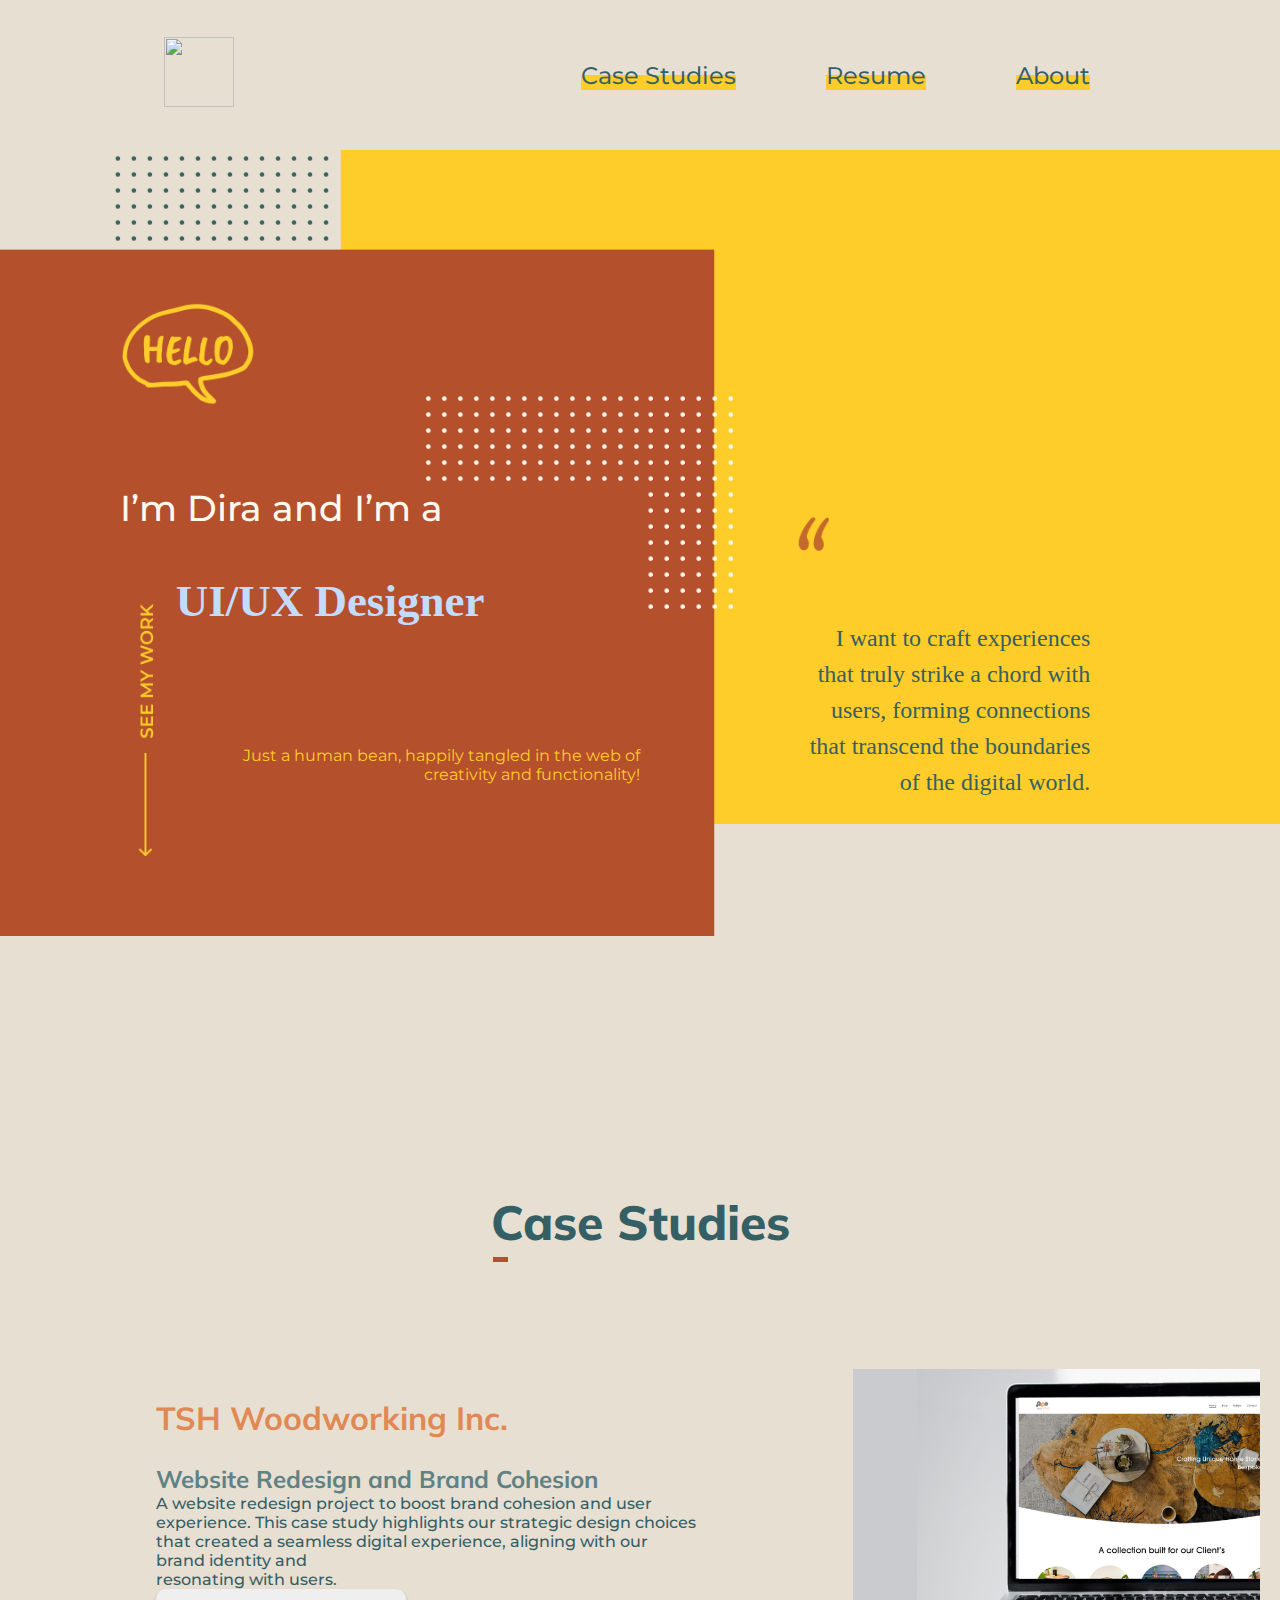
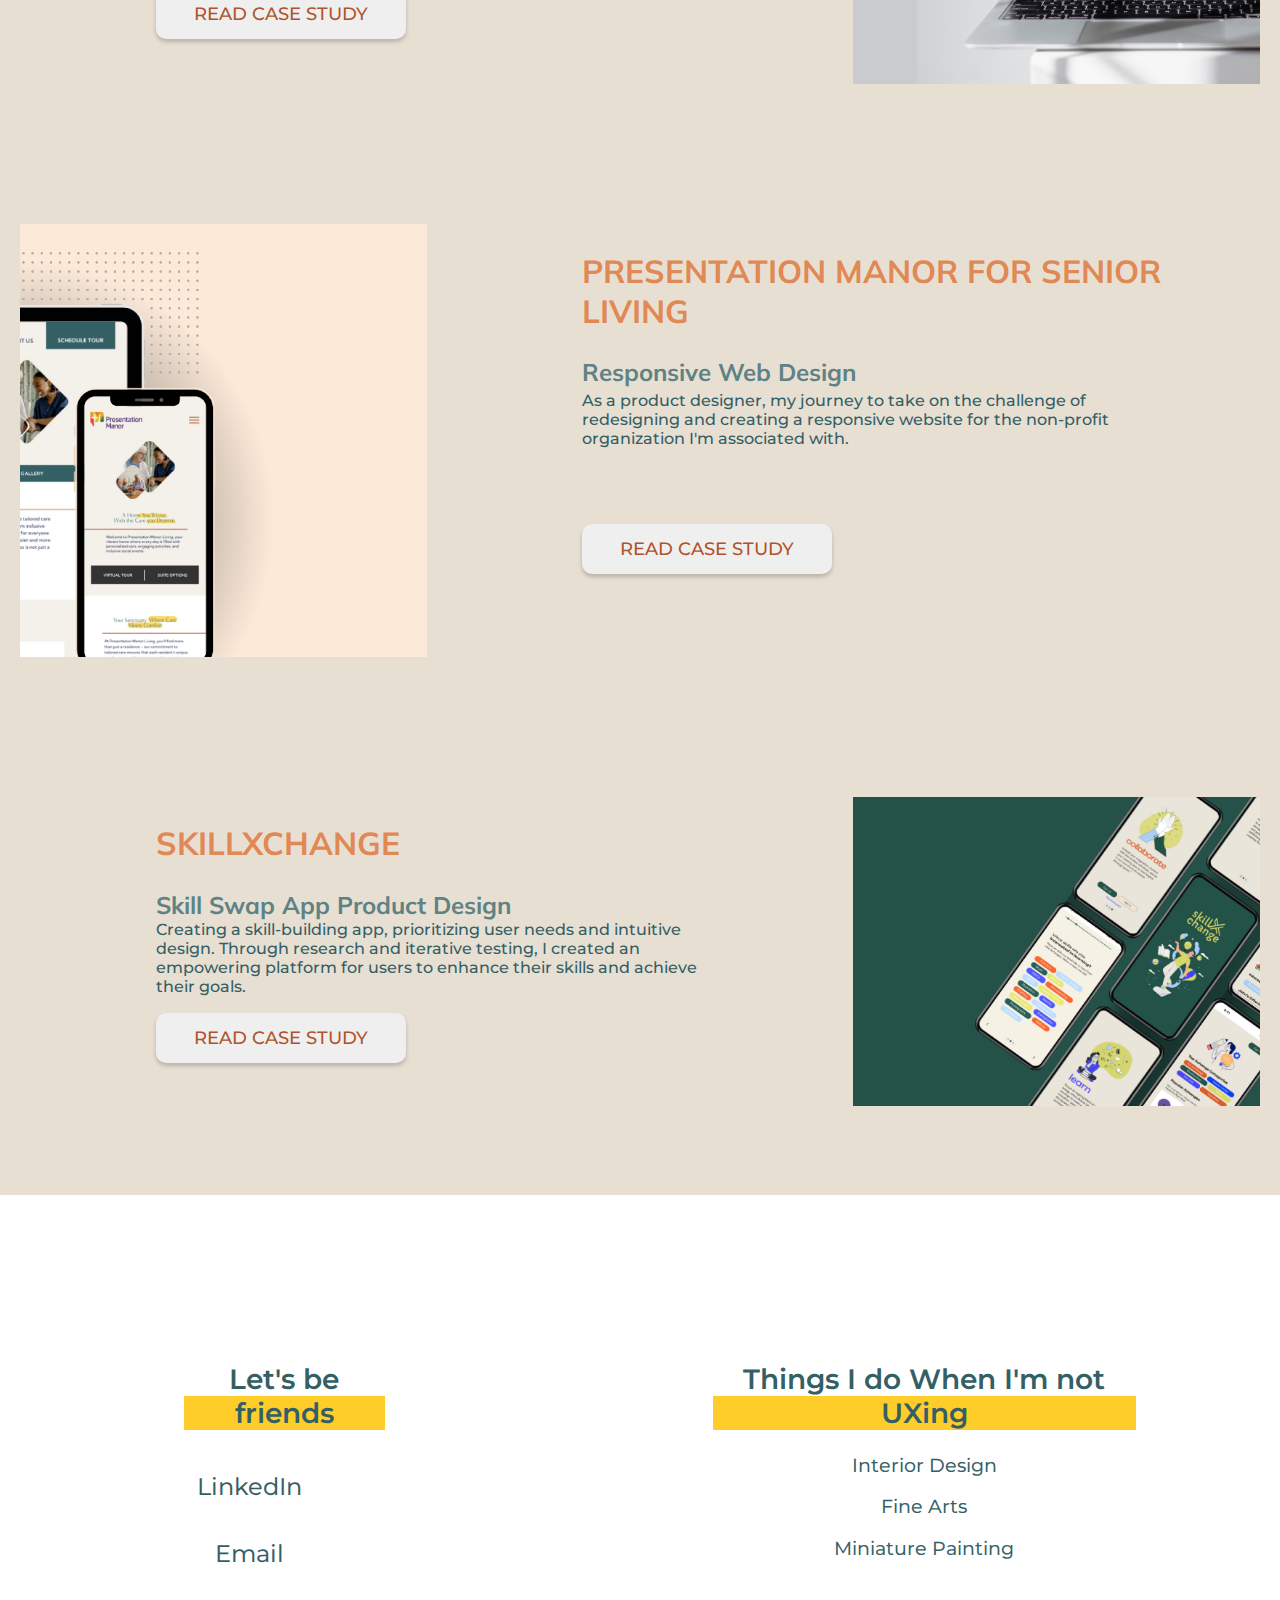
==== commit 342083a3: "Make changes to all button animation" ====
--- a/index.html
+++ b/index.html
@@ -104,7 +104,7 @@
                     resonating with users.</p>
             </div>
             <div class="item-button">
-                <button class="shake-btn"> READ CASE STUDY</button>
+                <button class="shake-btn ripple"> READ CASE STUDY</button>
             </div>
         </div>
         <div class="projectsContainer_im">
@@ -126,7 +126,7 @@
                     creating a responsive website for the non-profit organization I'm associated with.</p>
             </div>
             <div class="item-button">
-                <button class="shake-btn"> READ CASE STUDY</button>
+                <button class="ripple" onclick="location.href='case_study_1.html'" >READ CASE STUDY</button>
             </div>
         </div>
     </div>
@@ -145,7 +145,7 @@
                     achieve their goals.</p>
             </div>
             <div class="item-button">
-                <button class="shake-btn"> READ CASE STUDY</button>
+                <button class="shake-btn ripple"> READ CASE STUDY</button>
             </div>
         </div>
         <div class="projectsContainer_im">
--- a/css/style.css
+++ b/css/style.css
@@ -116,7 +116,7 @@
     width: 100%;
     opacity: 0;
     transform: translateY(100%);
-    transition: opacity 1s ease-out, transform 1s ease-out;
+    transition: opacity .4s ease-out, transform .4s ease-out;
     margin: 0;
 }
 
@@ -310,6 +310,26 @@
     box-shadow: 0 3px 4px rgba(0, 0, 0, 0.2);
 }
 
+.ripple {
+    position: relative;
+    overflow: hidden;
+}
+
+.ripple-effect {
+    position: absolute;
+    border-radius: 50%;
+    background-color: #346065; /* Blue color for ripple */
+    color: #fff;
+    animation: ripple-animation 0.8s linear;
+}
+
+@keyframes ripple-animation {
+    to {
+        transform: scale(5);
+        opacity: 0;
+    }
+}
+
 .projectsContainer_im img {
     width: 100%;
     height: 100%;
